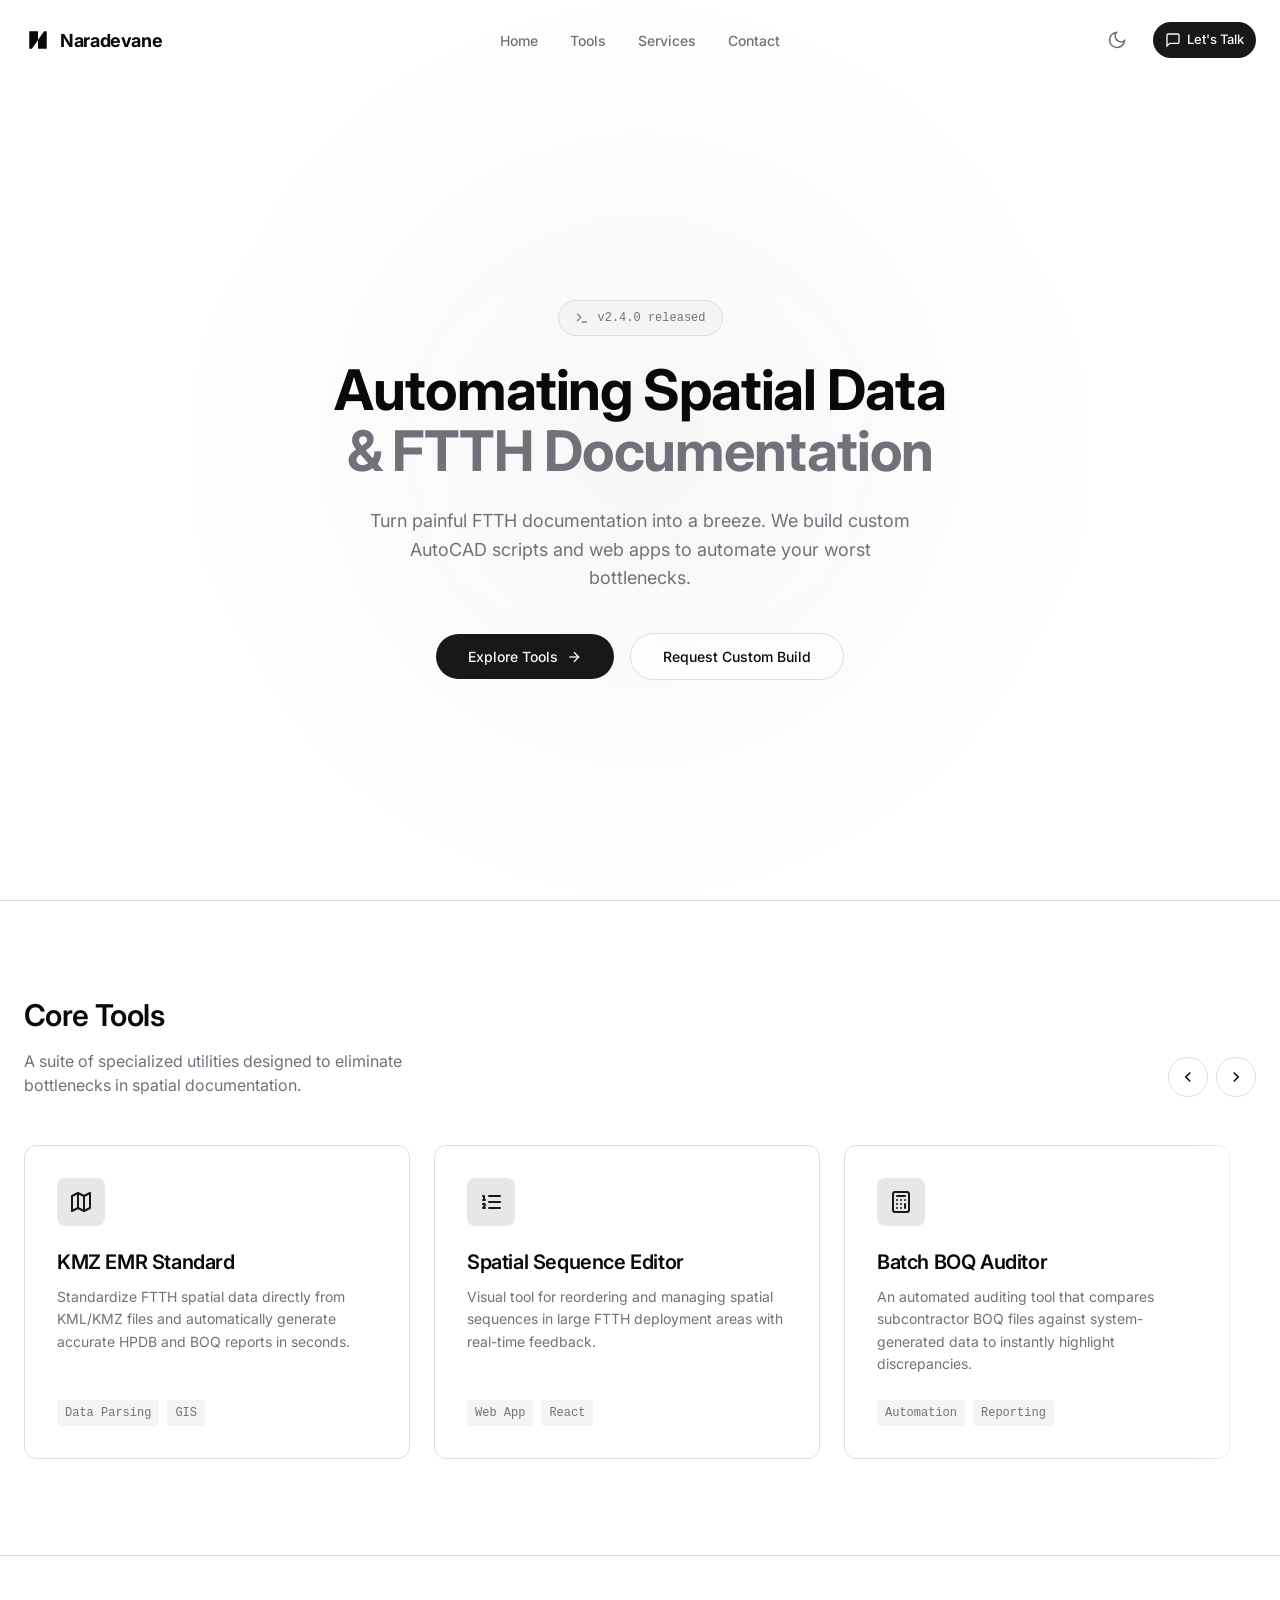
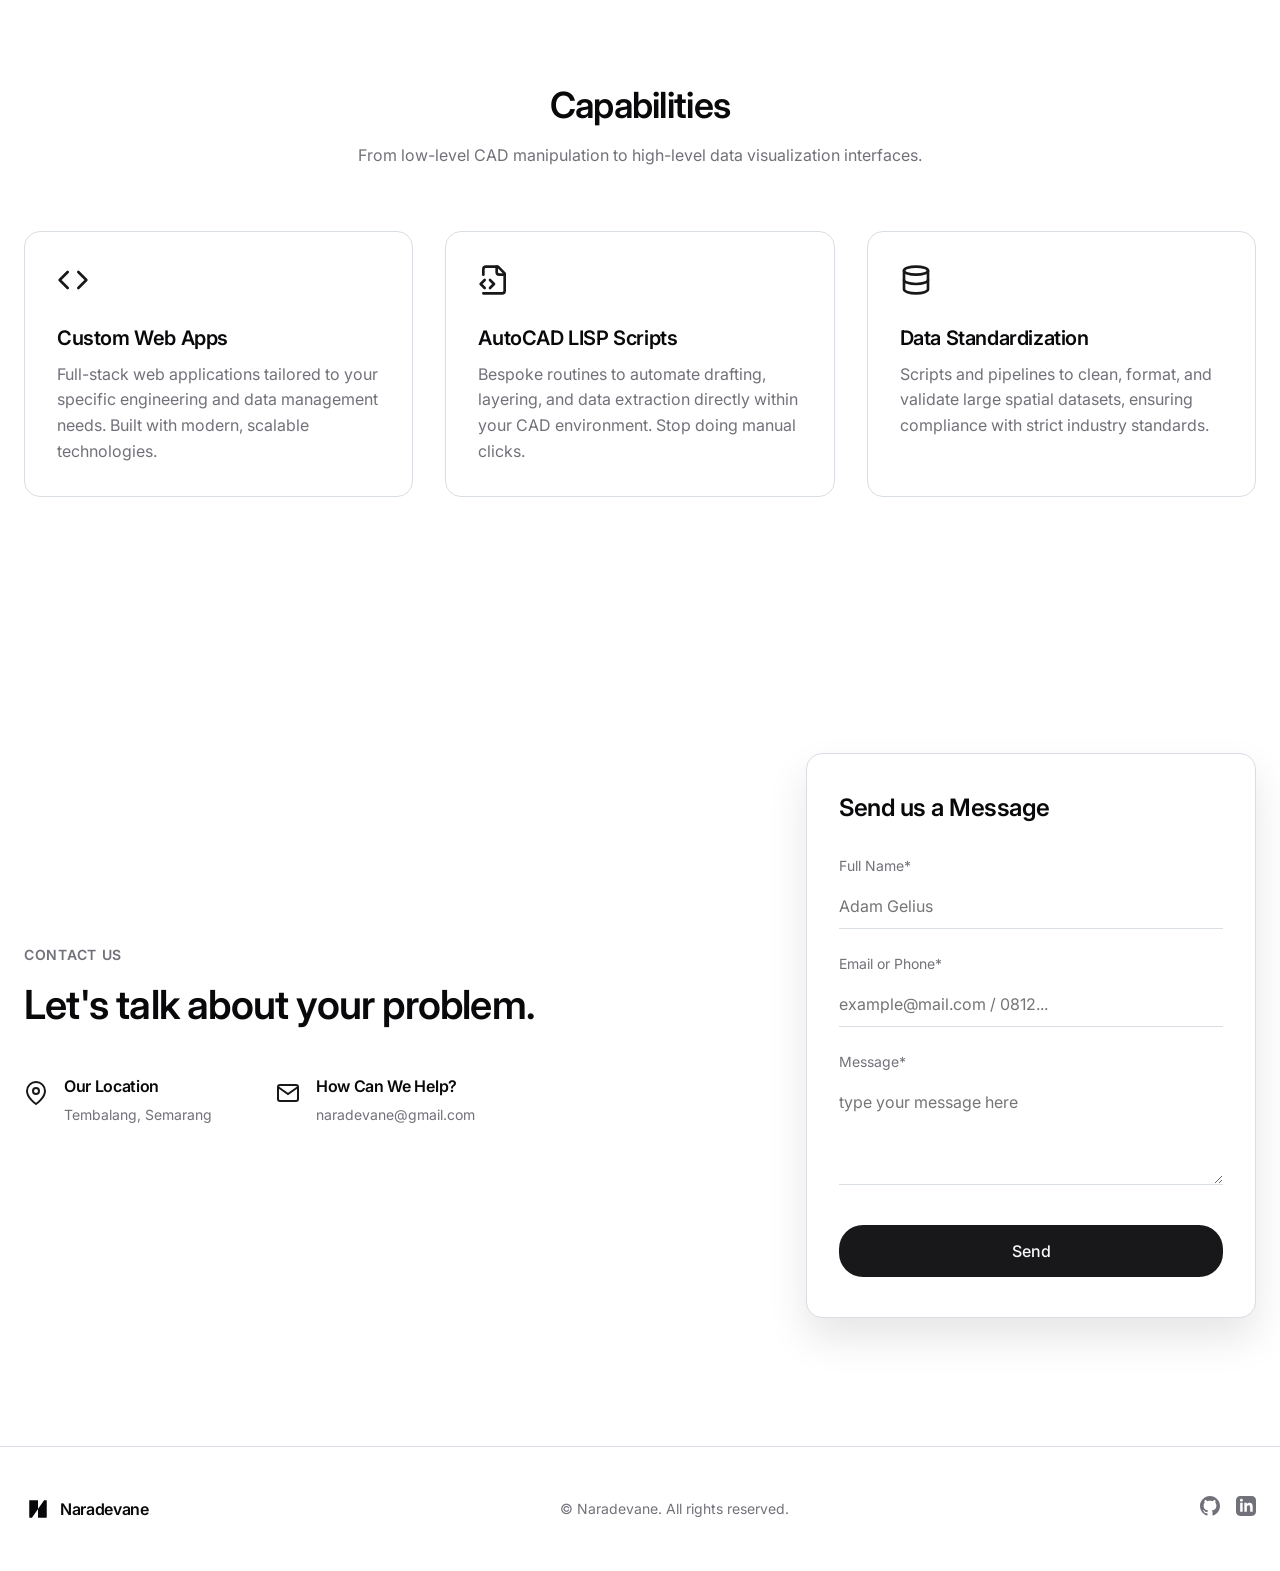
==== index.html @ a13da3df "Initial commit: Spatial Data Automation projects" ====
<!DOCTYPE html>
<html lang="en">
<head>
  <meta charset="UTF-8">
  <meta name="viewport" content="width=device-width, initial-scale=1.0">
  <meta name="description" content="Automating Spatial Data & FTTH Documentation - Custom tools and automation for AutoCAD and spatial engineering teams">
  <title>Naradevane - Spatial Data Automation</title>

  <meta name="view-transition" content="same-origin">
<link rel="stylesheet" href="transitions.css">
  <link rel="icon" type="image/svg+xml" sizes="64x64" href="kmz-emr-standard\assets\favicon.svg">
  <link rel="stylesheet" href="style.css">
  <link rel="preconnect" href="https://fonts.googleapis.com">
  <link rel="preconnect" href="https://fonts.gstatic.com" crossorigin>
  <link href="https://fonts.googleapis.com/css2?family=Inter:wght@300;400;500;600;700&display=swap" rel="stylesheet">
</head>
<body>
  <!-- Navbar -->
  <header id="navbar" class="navbar">
    <div class="navbar-content">
      <a href="#home" class="logo">
        <svg width="28" height="28" viewBox="0 0 64 64" fill="none" xmlns="http://www.w3.org/2000/svg">
          <path fill="currentColor" d="M30.4 12C31 12 31.2 12 31.5 12.1C31.6 12.2 31.8 12.4 31.9 12.5C32 12.8 32 13 32 13.6V31.5C32 31.7 32 31.8 32 31.9C32 31.9 31.9 32 31.9 32.1C31.9 32.2 31.8 32.3 31.7 32.4L18.5 51.3C18.3 51.6 18.2 51.7 18.1 51.8C18 51.9 17.9 51.9 17.8 52C17.6 52 17.5 52 17.2 52H13.6C13 52 12.8 52 12.5 51.9C12.4 51.8 12.2 51.6 12.1 51.5C12 51.2 12 51 12 50.4V13.6C12 13 12 12.8 12.1 12.5C12.2 12.4 12.4 12.2 12.5 12.1C12.8 12 13 12 13.6 12H30.4ZM33.6 52C33 52 32.8 52 32.5 51.9C32.4 51.8 32.2 51.6 32.1 51.5C32 51.2 32 51 32 50.4V32.5C32 32.3 32 32.2 32 32.1C32 32.1 32.1 32 32.1 31.9C32.1 31.8 32.2 31.7 32.3 31.6L45.5 12.7C45.7 12.4 45.8 12.3 45.9 12.2C46 12.1 46.1 12.1 46.2 12C46.4 12 46.5 12 46.8 12H50.4C51 12 51.2 12 51.5 12.1C51.6 12.2 51.8 12.4 51.9 12.5C52 12.8 52 13 52 13.6V50.4C52 51 52 51.2 51.9 51.5C51.8 51.6 51.6 51.8 51.5 51.9C51.2 52 51 52 50.4 52H33.6Z"/>
        </svg>
        <span class="logo-text">Naradevane</span>
      </a>

      <nav class="nav-desktop">
        <a href="#home" class="nav-link">Home</a>
        <a href="#tools" class="nav-link">Tools</a>
        <a href="#services" class="nav-link">Services</a>
        <a href="#contact" class="nav-link">Contact</a>
      </nav>

      <div class="navbar-actions">
        <button id="theme-toggle" class="theme-btn" aria-label="Toggle theme">
          <svg class="sun-icon" width="20" height="20" viewBox="0 0 24 24" fill="none" stroke="currentColor" stroke-width="2">
            <circle cx="12" cy="12" r="5"></circle>
            <line x1="12" y1="1" x2="12" y2="3"></line>
            <line x1="12" y1="21" x2="12" y2="23"></line>
            <line x1="4.22" y1="4.22" x2="5.64" y2="5.64"></line>
            <line x1="18.36" y1="18.36" x2="19.78" y2="19.78"></line>
            <line x1="1" y1="12" x2="3" y2="12"></line>
            <line x1="21" y1="12" x2="23" y2="12"></line>
            <line x1="4.22" y1="19.78" x2="5.64" y2="18.36"></line>
            <line x1="18.36" y1="5.64" x2="19.78" y2="4.22"></line>
          </svg>
          <svg class="moon-icon" width="20" height="20" viewBox="0 0 24 24" fill="none" stroke="currentColor" stroke-width="2" style="display: none;">
            <path d="M21 12.79A9 9 0 1 1 11.21 3 7 7 0 0 0 21 12.79z"></path>
          </svg>
        </button>

        <a href="https://wa.me/6285163635115" target="_blank" rel="noopener noreferrer" class="cta-btn">
          <svg width="16" height="16" viewBox="0 0 24 24" fill="none" stroke="currentColor" stroke-width="2">
            <path d="M21 15a2 2 0 0 1-2 2H7l-4 4V5a2 2 0 0 1 2-2h14a2 2 0 0 1 2 2z"></path>
          </svg>
          <span>Let's Talk</span>
        </a>

        <button id="mobile-menu-btn" class="mobile-menu-btn" aria-label="Toggle menu">
          <svg class="menu-icon" width="24" height="24" viewBox="0 0 24 24" fill="none" stroke="currentColor" stroke-width="2">
            <line x1="3" y1="6" x2="21" y2="6"></line>
            <line x1="3" y1="12" x2="21" y2="12"></line>
            <line x1="3" y1="18" x2="21" y2="18"></line>
          </svg>
        </button>
      </div>
    </div>

    <!-- Mobile Menu -->
    <nav id="mobile-menu" class="mobile-menu">
      <a href="#home" class="mobile-nav-link">Home</a>
      <a href="#tools" class="mobile-nav-link">Tools</a>
      <a href="#services" class="mobile-nav-link">Services</a>
      <a href="#contact" class="mobile-nav-link">Contact</a>
      <a href="https://wa.me/6285163635115" target="_blank" rel="noopener noreferrer" class="cta-btn mobile-cta">
        <svg width="16" height="16" viewBox="0 0 24 24" fill="none" stroke="currentColor" stroke-width="2">
          <path d="M21 15a2 2 0 0 1-2 2H7l-4 4V5a2 2 0 0 1 2-2h14a2 2 0 0 1 2 2z"></path>
        </svg>
        <span>Let's Talk</span>
      </a>
    </nav>
  </header>

  <!-- Main Content -->
  <main>
    <!-- Hero Section -->
    <section id="home" class="hero">
      <div class="hero-bg"></div>
      <div class="hero-content">
        <div class="hero-badge fade-in">
          <svg width="14" height="14" viewBox="0 0 24 24" fill="none" stroke="currentColor" stroke-width="2" stroke-linecap="round" stroke-linejoin="round">
            <polyline points="4 17 10 11 4 5"></polyline>
            <line x1="12" y1="19" x2="20" y2="19"></line>
          </svg>
          <span>v2.4.0 released</span>
        </div>

        <h1 class="hero-title fade-in" style="animation-delay: 0.1s;">
          Automating Spatial Data<br><span class="text-muted">&amp; FTTH Documentation</span>
        </h1>

        <p class="hero-subtitle fade-in" style="animation-delay: 0.2s;">
          Turn painful FTTH documentation into a breeze. We build custom AutoCAD scripts and web apps to automate your worst bottlenecks.
        </p>

        <div class="hero-buttons fade-in" style="animation-delay: 0.3s;">
          <a href="#tools" class="btn btn-primary">
            Explore Tools
            <svg width="16" height="16" viewBox="0 0 24 24" fill="none" stroke="currentColor" stroke-width="2">
              <line x1="5" y1="12" x2="19" y2="12"></line>
              <polyline points="12 5 19 12 12 19"></polyline>
            </svg>
          </a>
          <a href="#contact" class="btn btn-outline">Request Custom Build</a>
        </div>
      </div>
    </section>

    <!-- Tools Section -->
<section id="tools" class="tools">
      <div class="tools-header">
        <div>
          <h2>Core Tools</h2>
          <p>A suite of specialized utilities designed to eliminate bottlenecks in spatial documentation.</p>
        </div>
        <div class="carousel-controls">
          <button id="carousel-prev" class="carousel-btn" aria-label="Previous">
            <svg width="18" height="18" viewBox="0 0 24 24" fill="none" stroke="currentColor" stroke-width="2">
              <polyline points="15 18 9 12 15 6"></polyline>
            </svg>
          </button>
          <button id="carousel-next" class="carousel-btn" aria-label="Next">
            <svg width="18" height="18" viewBox="0 0 24 24" fill="none" stroke="currentColor" stroke-width="2">
              <polyline points="9 18 15 12 9 6"></polyline>
            </svg>
          </button>
        </div>
      </div>

      <div class="carousel-container">
        <div class="carousel-track" id="carousel-track">

          <a href="kmz-emr-standard/index.html" class="tool-card fade-in-scroll" style="text-decoration: none; color: inherit;">
            <div class="tool-icon">
              <svg width="24" height="24" viewBox="0 0 24 24" fill="none" stroke="currentColor" stroke-width="2" stroke-linecap="round" stroke-linejoin="round">
                <polygon points="3 6 9 3 15 6 21 3 21 18 15 21 9 18 3 21"></polygon>
                <line x1="9" y1="3" x2="9" y2="18"></line>
                <line x1="15" y1="6" x2="15" y2="21"></line>
              </svg>
            </div>
            <h3>KMZ EMR Standard</h3>
            <p>Standardize FTTH spatial data directly from KML/KMZ files and automatically generate accurate HPDB and BOQ reports in seconds.</p>
            <div class="tool-tags">
              <span>Data Parsing</span>
              <span>GIS</span>
            </div>
          </a>

          <a href="spatial-editor/index.html" class="tool-card fade-in-scroll" style="text-decoration: none; color: inherit;">
            <div class="tool-icon">
              <svg width="24" height="24" viewBox="0 0 24 24" fill="none" stroke="currentColor" stroke-width="2" stroke-linecap="round" stroke-linejoin="round">
                <line x1="10" x2="21" y1="6" y2="6"></line>
                <line x1="10" x2="21" y1="12" y2="12"></line>
                <line x1="10" x2="21" y1="18" y2="18"></line>
                <path d="M4 6h1v4"></path>
                <path d="M4 10h2"></path>
                <path d="M6 18H4c0-1 2-2 2-3s-1-1.5-2-1"></path>
              </svg>
            </div>
            <h3>Spatial Sequence Editor</h3>
            <p>Visual tool for reordering and managing spatial sequences in large FTTH deployment areas with real-time feedback.</p>
            <div class="tool-tags">
              <span>Web App</span>
              <span>React</span>
            </div>
          </a>

          <a href="audit-boq/index.html" class="tool-card fade-in-scroll" style="text-decoration: none; color: inherit;">
            <div class="tool-icon">
              <svg width="24" height="24" viewBox="0 0 24 24" fill="none" stroke="currentColor" stroke-width="2" stroke-linecap="round" stroke-linejoin="round">
                <rect width="16" height="20" x="4" y="2" rx="2"></rect>
                <line x1="8" x2="16" y1="6" y2="6"></line>
                <line x1="16" x2="16" y1="14" y2="18"></line>
                <path d="M16 10h.01"></path>
                <path d="M12 10h.01"></path>
                <path d="M8 10h.01"></path>
                <path d="M12 14h.01"></path>
                <path d="M8 14h.01"></path>
                <path d="M12 18h.01"></path>
                <path d="M8 18h.01"></path>
              </svg>
            </div>
            <h3>Batch BOQ Auditor</h3>
            <p>An automated auditing tool that compares subcontractor BOQ files against system-generated data to instantly highlight discrepancies.</p>
            <div class="tool-tags">
              <span>Automation</span>
              <span>Reporting</span>
            </div>
          </a>

          <a href="autocad-lisp/index.html" class="tool-card fade-in-scroll" style="text-decoration: none; color: inherit;">
            <div class="tool-icon">
              <svg width="24" height="24" viewBox="0 0 24 24" fill="none" stroke="currentColor" stroke-width="2" stroke-linecap="round" stroke-linejoin="round">
                <path d="m7 11 2-2-2-2"></path>
                <path d="M11 13h4"></path>
                <rect width="18" height="18" x="3" y="3" rx="2" ry="2"></rect>
              </svg>
            </div>
            <h3>AutoCAD LISP Automations</h3>
            <p>Custom routines that execute complex repetitive drafting tasks in seconds directly within your AutoCAD environment.</p>
            <div class="tool-tags">
              <span>LISP</span>
              <span>CAD</span>
            </div>
          </a>

        </div>
      </div>
    </section>

    <!-- Services Section -->
    <section id="services" class="services">
      <div class="services-header">
        <h2>Capabilities</h2>
        <p>From low-level CAD manipulation to high-level data visualization interfaces.</p>
      </div>

      <div class="services-grid">
        <div class="service-card fade-in-scroll">
            <svg width="32" height="32" viewBox="0 0 24 24" fill="none" stroke="currentColor" stroke-width="2" stroke-linecap="round" stroke-linejoin="round">
              <polyline points="16 18 22 12 16 6"></polyline>
              <polyline points="8 6 2 12 8 18"></polyline>
            </svg>
          <h3>Custom Web Apps</h3>
          <p>Full-stack web applications tailored to your specific engineering and data management needs. Built with modern, scalable technologies.</p>
        </div>

        <div class="service-card fade-in-scroll">
          <svg width="32" height="32" viewBox="0 0 24 24" fill="none" stroke="currentColor" stroke-width="2" stroke-linecap="round" stroke-linejoin="round">
            <path d="M4 22h14a2 2 0 0 0 2-2V7l-5-5H6a2 2 0 0 0-2 2v4"></path>
            <path d="M14 2v4a2 2 0 0 0 2 2h4"></path>
            <path d="m5 12-3 3 3 3"></path>
            <path d="m9 18 3-3-3-3"></path>
          </svg>
          <h3>AutoCAD LISP Scripts</h3>
          <p>Bespoke routines to automate drafting, layering, and data extraction directly within your CAD environment. Stop doing manual clicks.</p>
        </div>

        <div class="service-card fade-in-scroll">
            <svg width="32" height="32" viewBox="0 0 24 24" fill="none" stroke="currentColor" stroke-width="2" stroke-linecap="round" stroke-linejoin="round">
              <ellipse cx="12" cy="5" rx="9" ry="3"></ellipse>
              <path d="M3 5v14a9 3 0 0 0 18 0V5"></path>
              <path d="M3 12a9 3 0 0 0 18 0"></path>
            </svg>
          <h3>Data Standardization</h3>
          <p>Scripts and pipelines to clean, format, and validate large spatial datasets, ensuring compliance with strict industry standards.</p>
        </div>
      </div>
    </section>

    <!-- Contact Section -->
    <section id="contact" class="contact-split">
      <div class="contact-left fade-in-scroll">
        <p class="contact-label">CONTACT US</p>
        <h2>Let's talk about your problem.</h2>

        <div class="contact-info-grid">
          <div class="info-item">
            <div class="info-icon">
              <svg width="24" height="24" viewBox="0 0 24 24" fill="none" stroke="currentColor" stroke-width="2">
                <path d="M21 10c0 7-9 13-9 13s-9-6-9-13a9 9 0 0 1 18 0z"></path>
                <circle cx="12" cy="10" r="3"></circle>
              </svg>
            </div>
            <div>
              <h3>Our Location</h3>
              <p>Tembalang, Semarang</p>
            </div>
          </div>

          <div class="info-item">
            <div class="info-icon">
              <svg width="24" height="24" viewBox="0 0 24 24" fill="none" stroke="currentColor" stroke-width="2">
                <path d="M4 4h16c1.1 0 2 .9 2 2v12c0 1.1-.9 2-2 2H4c-1.1 0-2-.9-2-2V6c0-1.1.9-2 2-2z"></path>
                <polyline points="22,6 12,13 2,6"></polyline>
              </svg>
            </div>
            <div>
              <h3>How Can We Help?</h3>
              <p>naradevane@gmail.com</p>
            </div>
          </div>
        </div>
      </div>

      <div class="contact-right fade-in-scroll">
        <form id="contact-form" class="floating-form">
          <h3>Send us a Message</h3>
          
          <div class="form-group">
            <label for="name">Full Name*</label>
            <input type="text" id="name" required placeholder="Adam Gelius">
          </div>

          <div class="form-group">
            <label for="contact-method">Email or Phone*</label>
            <input type="text" id="contact-method" required placeholder="example@mail.com / 0812...">
          </div>

          <div class="form-group">
            <label for="message">Message*</label>
            <textarea id="message" required placeholder="type your message here" rows="4"></textarea>
          </div>

          <button type="submit" class="btn btn-primary btn-block">Send</button>
          
          <div id="form-success" class="form-success" style="display: none;">
            Action triggered! Opening your app...
          </div>
        </form>
      </div>
    </section>
  </main>

  <!-- Footer -->
  <footer class="footer">
    <div class="footer-content">
      <div class="footer-brand">
        <svg width="28" height="28" viewBox="0 0 64 64" fill="none" xmlns="http://www.w3.org/2000/svg">
          <path fill="currentColor" d="M30.4 12C31 12 31.2 12 31.5 12.1C31.6 12.2 31.8 12.4 31.9 12.5C32 12.8 32 13 32 13.6V31.5C32 31.7 32 31.8 32 31.9C32 31.9 31.9 32 31.9 32.1C31.9 32.2 31.8 32.3 31.7 32.4L18.5 51.3C18.3 51.6 18.2 51.7 18.1 51.8C18 51.9 17.9 51.9 17.8 52C17.6 52 17.5 52 17.2 52H13.6C13 52 12.8 52 12.5 51.9C12.4 51.8 12.2 51.6 12.1 51.5C12 51.2 12 51 12 50.4V13.6C12 13 12 12.8 12.1 12.5C12.2 12.4 12.4 12.2 12.5 12.1C12.8 12 13 12 13.6 12H30.4ZM33.6 52C33 52 32.8 52 32.5 51.9C32.4 51.8 32.2 51.6 32.1 51.5C32 51.2 32 51 32 50.4V32.5C32 32.3 32 32.2 32 32.1C32 32.1 32.1 32 32.1 31.9C32.1 31.8 32.2 31.7 32.3 31.6L45.5 12.7C45.7 12.4 45.8 12.3 45.9 12.2C46 12.1 46.1 12.1 46.2 12C46.4 12 46.5 12 46.8 12H50.4C51 12 51.2 12 51.5 12.1C51.6 12.2 51.8 12.4 51.9 12.5C52 12.8 52 13 52 13.6V50.4C52 51 52 51.2 51.9 51.5C51.8 51.6 51.6 51.8 51.5 51.9C51.2 52 51 52 50.4 52H33.6Z"/>
        </svg>
        <span>Naradevane</span>
      </div>
      
      <p class="footer-text">© <span id="year"></span> Naradevane. All rights reserved.</p>

      <div class="footer-links">
        <a href="https://github.com/naradevane" aria-label="GitHub" target="_blank" rel="noopener noreferrer">
          <svg width="20" height="20" viewBox="0 0 24 24" fill="currentColor">
            <path d="M12 0c-6.626 0-12 5.373-12 12 0 5.302 3.438 9.8 8.207 11.387.599.111.793-.261.793-.577v-2.234c-3.338.726-4.033-1.416-4.033-1.416-.546-1.387-1.333-1.756-1.333-1.756-1.089-.745.083-.729.083-.729 1.205.084 1.839 1.237 1.839 1.237 1.07 1.834 2.807 1.304 3.492.997.107-.775.418-1.305.762-1.604-2.665-.305-5.467-1.334-5.467-5.931 0-1.311.469-2.381 1.236-3.221-.124-.303-.535-1.524.117-3.176 0 0 1.008-.322 3.301 1.23.957-.266 1.983-.399 3.003-.404 1.02.005 2.047.138 3.006.404 2.291-1.552 3.297-1.23 3.297-1.23.653 1.653.242 2.874.118 3.176.77.84 1.235 1.911 1.235 3.221 0 4.609-2.807 5.624-5.479 5.921.43.372.823 1.102.823 2.222v 3.293c0 .319.192.694.801.576 4.765-1.589 8.199-6.086 8.199-11.386 0-6.627-5.373-12-12-12z"/>
          </svg>
        </a>
        <a href="https://www.linkedin.com/in/naradevane/" aria-label="LinkedIn" target="_blank" rel="noopener noreferrer">
          <svg width="20" height="20" viewBox="0 0 24 24" fill="currentColor">
            <path d="M19 0h-14c-2.761 0-5 2.239-5 5v14c0 2.761 2.239 5 5 5h14c2.762 0 5-2.239 5-5v-14c0-2.761-2.238-5-5-5zm-11 19h-3v-11h3v11zm-1.5-12.268c-.966 0-1.75-.79-1.75-1.764s.784-1.764 1.75-1.764 1.75.79 1.75 1.764-.783 1.764-1.75 1.764zm13.5 12.268h-3v-5.604c0-3.368-4-3.113-4 0v5.604h-3v-11h3v1.765c1.396-2.586 7-2.777 7 2.469v6.766z"/>
          </svg>
        </a>
      </div>
    </div>
  </footer>

  <script src="script.js"></script>
</body>
</html>
---- transitions.css ----
/* --- MAC-STYLE 4-FINGER SWIPE TRANSITION --- */
@view-transition { navigation: auto; }

@keyframes swipe-out {
    to { transform: translateX(-100%); }
}
@keyframes swipe-in {
    from { transform: translateX(100%); }
}

::view-transition-old(root) {
    animation: 0.4s cubic-bezier(0.25, 1, 0.5, 1) both swipe-out;
}
::view-transition-new(root) {
    animation: 0.4s cubic-bezier(0.25, 1, 0.5, 1) both swipe-in;
}
---- style.css ----
* {
  margin: 0;
  padding: 0;
  box-sizing: border-box;
}

:root {
  --background: 0 0% 100%;
  --foreground: 240 10% 3.9%;
  --card: 0 0% 100%;
  --card-foreground: 240 10% 3.9%;
  --card-border: 210 18% 87%;
  --primary: 240 5.9% 10%;
  --primary-foreground: 0 0% 98%;
  --secondary: 240 4.8% 95.9%;
  --secondary-foreground: 240 5.9% 10%;
  --muted: 240 4.8% 95.9%;
  --muted-foreground: 240 3.8% 46.1%;
  --accent: 240 4.8% 95.9%;
  --border: 210 18% 87%;
  --input: 210 18% 87%;
  --radius: 6px;
  --font-sans: 'Inter', sans-serif;
}

html.dark {
  --background: 216 28% 7%;
  --foreground: 210 17% 95%;
  --card: 215 21% 11%;
  --card-foreground: 210 17% 95%;
  --card-border: 212 12% 21%;
  --primary: 0 0% 100%;
  --primary-foreground: 216 28% 7%;
  --secondary: 212 12% 21%;
  --secondary-foreground: 210 17% 95%;
  --muted: 215 21% 11%;
  --muted-foreground: 215 14% 65%;
  --accent: 212 12% 21%;
  --border: 212 12% 21%;
  --input: 212 12% 21%;
}

html {
  scroll-behavior: smooth;
}

body {
  font-family: var(--font-sans);
  background-color: hsl(var(--background));
  color: hsl(var(--foreground));
  line-height: 1.5;
}

/* Typography */
h1, h2, h3, h4, h5, h6 {
  line-height: 1.2;
  font-weight: 600;
  letter-spacing: -0.02em;
}

a {
  color: inherit;
  text-decoration: none;
}

/* Buttons */
.btn {
  display: inline-flex;
  align-items: center;
  justify-content: center;
  gap: 8px;
  padding: 12px 32px;
  border-radius: 24px;
  font-weight: 500;
  font-size: 14px;
  border: none;
  cursor: pointer;
  transition: all 0.2s ease-out;
  font-family: var(--font-sans);
}

.btn-primary {
  background-color: hsl(var(--primary));
  color: hsl(var(--primary-foreground));
}

.btn-primary:hover {
  background-color: hsl(var(--primary) / 0.9);
  transform: translateY(-2px);
  box-shadow: 0 4px 12px hsl(var(--primary) / 0.2);
}

.btn-outline {
  border: 1px solid hsl(var(--border));
  background-color: hsl(var(--background) / 0.5);
  backdrop-filter: blur(10px);
}

.btn-outline:hover {
  background-color: hsl(var(--muted));
  border-color: hsl(var(--foreground) / 0.2);
}

/* Navbar */
.navbar {
  position: fixed;
  top: 0;
  width: 100%;
  z-index: 50;
  transition: all 0.3s ease-out;
  padding: 20px 0;
}

.navbar.scrolled {
  background-color: hsl(var(--background) / 0.8);
  backdrop-filter: blur(10px);
  border-bottom: 1px solid hsl(var(--border));
  padding: 12px 0;
  box-shadow: 0 1px 3px hsl(var(--foreground) / 0.05);
}

.navbar-content {
  max-width: 1280px;
  margin: 0 auto;
  padding: 0 24px;
  display: flex;
  align-items: center;
  justify-content: space-between;
  gap: 32px;
}

.logo {
  display: flex;
  align-items: center;
  gap: 8px;
  font-size: 18px;
  font-weight: 700;
  letter-spacing: -0.02em;
  flex: 1;
}

.logo-box {
  width: 24px;
  height: 24px;
  background-color: hsl(var(--primary));
  color: hsl(var(--primary-foreground));
  display: flex;
  align-items: center;
  justify-content: center;
  border-radius: 4px;
  font-family: monospace;
  font-size: 12px;
}

.logo-text {
  display: none;
}

@media (min-width: 640px) {
  .logo-text {
    display: inline;
  }
}

.nav-desktop {
  display: none;
  gap: 32px;
  flex: 0 0 auto; /* <-- UBAH INI (asalnya flex: 1) biar ukurannya pas sebatas teks aja */
  justify-content: center; /* <-- TAMBAHIN INI buat mastiin teksnya di tengah */
}

@media (min-width: 768px) {
  .nav-desktop {
    display: flex;
  }
}

.nav-link {
  font-size: 14px;
  font-weight: 500;
  color: hsl(var(--muted-foreground));
  transition: color 0.2s;
}

.nav-link:hover {
  color: hsl(var(--foreground));
}

.navbar-actions {
  display: flex;
  align-items: center;
  gap: 16px;
  flex: 1; /* <-- TAMBAHIN INI biar seimbang sama ukuran logo di kiri */
  justify-content: flex-end; /* <-- TAMBAHIN INI biar tombol Let's Talk mentok kanan */
}

.theme-btn {
  background: none;
  border: none;
  cursor: pointer;
  color: hsl(var(--muted-foreground));
  width: 40px;
  height: 40px;
  display: flex;
  align-items: center;
  justify-content: center;
  transition: color 0.2s;
}

.theme-btn:hover {
  color: hsl(var(--foreground));
}

.cta-btn {
  display: none; /* Biarin tetep none (nanti dimunculin di media query bawahnya) */
  padding: 8px 12px; /* <-- Kecilin ini (asalnya 10px 20px) */
  background-color: hsl(var(--primary));
  color: hsl(var(--primary-foreground));
  border-radius: 24px;
  font-weight: 500;
  font-size: 13px; /* <-- Turunin dikit ukurannya (asalnya 14px) */
  transition: all 0.2s;
  gap: 6px; /* <-- Jarak antara icon dan teks dirapetin dikit (asalnya 8px) */
  align-items: center;
}

@media (min-width: 640px) {
  .cta-btn {
    display: inline-flex;
  }
}

.cta-btn:hover {
  background-color: hsl(var(--primary) / 0.9);
  transform: translateY(-2px);
}

.mobile-menu-btn {
  display: flex;
  background: none;
  border: none;
  cursor: pointer;
  color: hsl(var(--foreground));
  padding: 8px;
}

@media (min-width: 768px) {
  .mobile-menu-btn {
    display: none;
  }
}

.mobile-menu {
  display: none;
  position: absolute;
  top: 100%;
  left: 0;
  right: 0;
  background-color: hsl(var(--background));
  border-bottom: 1px solid hsl(var(--border));
  padding: 16px 24px;
  flex-direction: column;
  gap: 16px;
  box-shadow: 0 4px 6px hsl(var(--foreground) / 0.1);
}

.mobile-menu.active {
  display: flex;
}

.mobile-nav-link {
  font-size: 14px;
  font-weight: 500;
  padding: 12px;
  border-radius: 6px;
  transition: background-color 0.2s;
}

.mobile-nav-link:hover {
  background-color: hsl(var(--muted));
}

.mobile-cta {
  margin-top: 8px;
  width: 100%;
}

/* Hero Section */
.hero {
  position: relative;
  min-height: 100vh;
  display: flex;
  align-items: center;
  justify-content: center;
  padding-top: 80px;
  overflow: hidden;
}

.hero-bg {
  position: absolute;
  top: 50%;
  left: 50%;
  transform: translate(-50%, -50%);
  width: 800px;
  height: 800px;
  background: radial-gradient(circle, hsl(var(--primary) / 0.05) 0%, transparent 70%);
  border-radius: 50%;
  filter: blur(100px);
  pointer-events: none;
  z-index: -1;
}

.hero-content {
  max-width: 1024px;
  margin: 0 auto;
  padding: 0 24px;
  text-align: center;
  z-index: 10;
}

.hero-badge {
  display: inline-flex;
  align-items: center;
  gap: 8px;
  padding: 8px 16px;
  border-radius: 20px;
  background-color: hsl(var(--muted));
  border: 1px solid hsl(var(--border));
  font-size: 12px;
  font-weight: 500;
  font-family: monospace;
  color: hsl(var(--muted-foreground));
  margin-bottom: 24px;
}

.hero-title {
  font-size: 3.5rem;
  font-weight: 700;
  line-height: 1.1;
  margin-bottom: 24px;
  letter-spacing: -0.02em;
}

@media (max-width: 768px) {
  .hero-title {
    font-size: 2.5rem;
  }
}

.text-muted {
  color: hsl(var(--muted-foreground));
}

.hero-subtitle {
  font-size: 1.125rem;
  color: hsl(var(--muted-foreground));
  margin-bottom: 40px;
  max-width: 560px;
  margin-left: auto;
  margin-right: auto;
  line-height: 1.6;
}

.hero-buttons {
  display: flex;
  flex-direction: column;
  gap: 16px;
  align-items: center;
  justify-content: center;
}

@media (min-width: 640px) {
  .hero-buttons {
    flex-direction: row;
  }
}

/* Tools Section */
.tools {
  padding: 96px 24px;
  background-color: hsl(var(--card) / 0.3);
  border-top: 1px solid hsl(var(--border));
  border-bottom: 1px solid hsl(var(--border));
}

.tools-header {
  max-width: 1280px;
  margin: 0 auto 48px;
  display: flex;
  flex-direction: column;
  gap: 24px;
}

@media (min-width: 768px) {
  .tools-header {
    flex-direction: row;
    align-items: flex-end;
    justify-content: space-between;
  }
}

.tools-header h2 {
  font-size: 1.875rem;
  margin-bottom: 16px;
}

.tools-header p {
  color: hsl(var(--muted-foreground));
  max-width: 448px;
}

.carousel-controls {
  display: flex;
  gap: 8px;
}

.carousel-btn {
  width: 40px;
  height: 40px;
  border: 1px solid hsl(var(--border));
  background-color: hsl(var(--background));
  border-radius: 50%;
  display: flex;
  align-items: center;
  justify-content: center;
  cursor: pointer;
  transition: all 0.2s;
  color: hsl(var(--foreground));
}

.carousel-btn:hover {
  border-color: hsl(var(--foreground) / 0.2);
  background-color: hsl(var(--muted));
}

.carousel-container {
  max-width: 1280px; /* Batas Core Tools */
  margin: 0 auto;
  overflow-x: auto;
  scroll-snap-type: x mandatory;
  scroll-behavior: smooth;
  
  /* Efek Faded 10% di ujung kanan saja.
     Percentages (95%) dihitung agar fade mulai TEPAT setelah card ketiga berakhir.
     Area ini akan menampung potongan card keempat yang memudar. */
  -webkit-mask-image: linear-gradient(to right, black 95%, transparent 100%);
  mask-image: linear-gradient(to right, black 95%, transparent 100%);
  
  scrollbar-width: none;
}

.carousel-container::-webkit-scrollbar {
  display: none; 
}

.carousel-track {
  display: flex !important;
  gap: 24px !important; /* Jarak antar card */
  width: max-content !important;
  padding: 0 !important; 
}

.tool-card {
  flex: 0 0 auto !important;
  
  /* KALKULASI PEEKing:
     Kita bikin lebar card (386px) sedikit lebih kecil dari sebelumnya (410px).
     3 cards (386x3) + 2 gaps (24x2) = 1206px.
     Sisa space kosong di kanan (1280 - 1206 = 74px) akan menampilkan 'peeking' (potongan) card keempat.
     Potongan 74px inilah yang akan terkena efek faded/transparan di mask-image container. */
  width: 386px !important; 
  
  scroll-snap-align: start !important;
  
  /* Tetep bawa styling card yang udah bagus tadi */
  background-color: hsl(var(--card));
  border: 1px solid hsl(var(--border));
  padding: 32px;
  border-radius: 12px;
  display: flex;
  flex-direction: column;
}

/* Responsif: Tampil 2.2 card di layar sedeng (biar tetep ada peeking & fade) */
@media (max-width: 1024px) {
  .tool-card {
    width: calc((100vw - 72px) / 2.2) !important; 
  }
}

/* Tampil 1.2 card di HP (peeking & fade) */
@media (max-width: 640px) {
  .tool-card {
    width: 80vw !important; 
  }
}

.tool-card:hover {
  border-color: hsl(var(--primary) / 0.5);
  box-shadow: 0 4px 12px hsl(var(--primary) / 0.05);
  transform: translateY(-2px);
}

.tool-icon {
  width: 48px;
  height: 48px;
  background-color: hsl(var(--primary) / 0.1);
  color: hsl(var(--primary));
  display: flex;
  align-items: center;
  justify-content: center;
  border-radius: 8px;
  margin-bottom: 24px;
}

.tool-card h3 {
  font-size: 1.25rem;
  margin-bottom: 12px;
}

.tool-card p {
  color: hsl(var(--muted-foreground));
  font-size: 0.875rem;
  flex-grow: 1;
  margin-bottom: 24px;
  line-height: 1.6;
}

.tool-tags {
  display: flex;
  flex-wrap: wrap;
  gap: 8px;
  margin-top: auto;
}

.tool-tags span {
  font-size: 0.75rem;
  font-family: monospace;
  padding: 4px 8px;
  background-color: hsl(var(--muted));
  color: hsl(var(--muted-foreground));
  border-radius: 4px;
}

/* Services Section */
.services {
  padding: 128px 24px;
  max-width: 1280px;
  margin: 0 auto;
}

.services-header {
  text-align: center;
  margin-bottom: 64px;
}

.services-header h2 {
  font-size: 1.875rem;
  margin-bottom: 16px;
}

@media (min-width: 768px) {
  .services-header h2 {
    font-size: 2.25rem;
  }
}

.services-header p {
  color: hsl(var(--muted-foreground));
  max-width: 672px;
  margin: 0 auto;
}

.services-grid {
  display: grid;
  grid-template-columns: 1fr;
  gap: 32px;
}

@media (min-width: 768px) {
  .services-grid {
    grid-template-columns: repeat(3, 1fr);
  }
}

.service-card {
  padding: 32px;
  background-color: hsl(var(--card));
  border: 1px solid hsl(var(--border));
  border-radius: 16px;
  position: relative;
  overflow: hidden;
}

.service-card::before {
  content: '';
  position: absolute;
  inset: 0;
  background: linear-gradient(135deg, hsl(var(--primary) / 0.05) 0%, transparent 70%);
  opacity: 0;
  transition: opacity 0.5s ease-out;
  pointer-events: none;
}

.service-card:hover::before {
  opacity: 1;
}

.service-card svg {
  color: hsl(var(--primary));
  margin-bottom: 24px;
}

.service-card h3 {
  font-size: 1.25rem;
  margin-bottom: 12px;
}

.service-card p {
  color: hsl(var(--muted-foreground));
  line-height: 1.6;
}

/* Contact Section Split Layout */
.contact-split {
  padding: 128px 24px;
  max-width: 1280px;
  margin: 0 auto;
  display: grid;
  grid-template-columns: 1fr;
  gap: 64px;
}

@media (min-width: 1024px) {
  .contact-split {
    grid-template-columns: 1fr 450px;
    align-items: center;
  }
}

.contact-label {
  font-size: 0.875rem;
  font-weight: 600;
  letter-spacing: 0.05em;
  color: hsl(var(--muted-foreground));
  margin-bottom: 16px;
  text-transform: uppercase;
}

.contact-left h2 {
  font-size: 2.5rem;
  line-height: 1.2;
  margin-bottom: 48px;
}

.contact-info-grid {
  display: flex;
  flex-direction: column;
  gap: 32px;
}

@media (min-width: 640px) {
  .contact-info-grid {
    flex-direction: row;
    gap: 64px;
  }
}

.info-item {
  display: flex;
  gap: 16px;
  align-items: flex-start;
}

.info-icon {
  color: hsl(var(--primary));
  padding-top: 4px;
}

.info-item h3 {
  font-size: 1rem;
  margin-bottom: 8px;
}

.info-item p {
  color: hsl(var(--muted-foreground));
  font-size: 0.875rem;
  line-height: 1.6;
}

/* Floating Form Card */
.floating-form {
  background-color: hsl(var(--card));
  border: 1px solid hsl(var(--border));
  padding: 40px 32px;
  border-radius: 16px;
  box-shadow: 0 20px 40px hsl(0 0% 0% / 0.1);
}

.floating-form h3 {
  font-size: 1.5rem;
  margin-bottom: 32px;
}

.form-group {
  margin-bottom: 24px;
  display: flex;
  flex-direction: column;
  gap: 8px;
}

.form-group label {
  font-size: 0.875rem;
  color: hsl(var(--muted-foreground));
}

.form-group input,
.form-group textarea {
  padding: 12px 0;
  border: none;
  border-bottom: 1px solid hsl(var(--border));
  background-color: transparent;
  font-family: var(--font-sans);
  color: hsl(var(--foreground));
  font-size: 1rem;
  transition: border-color 0.2s;
}

.form-group input:focus,
.form-group textarea:focus {
  outline: none;
  border-bottom-color: hsl(var(--primary));
}

.form-group textarea {
  resize: vertical;
  min-height: 80px;
}

.btn-block {
  width: 100%;
  padding: 16px;
  font-size: 1rem;
  margin-top: 16px;
}

.form-success {
  margin-top: 24px;
  padding: 12px;
  background-color: hsl(120 39% 60% / 0.1);
  color: hsl(120 39% 50%);
  border-radius: 6px;
  text-align: center;
  font-size: 0.875rem;
}

/* Footer */
.footer {
  border-top: 1px solid hsl(var(--border));
  background-color: hsl(var(--background));
  padding: 48px 24px;
}

.footer-content {
  max-width: 1280px;
  margin: 0 auto;
  display: flex;
  flex-direction: column;
  gap: 24px;
}

@media (min-width: 768px) {
  .footer-content {
    flex-direction: row;
    align-items: center;
    justify-content: space-between;
  }
}

.footer-brand {
  display: flex;
  align-items: center;
  gap: 8px;
  font-weight: 600;
  letter-spacing: -0.02em;
}

.footer-text {
  font-size: 0.875rem;
  color: hsl(var(--muted-foreground));
}

.footer-links {
  display: flex;
  gap: 16px;
}

.footer-links a {
  color: hsl(var(--muted-foreground));
  transition: color 0.2s;
}

.footer-links a:hover {
  color: hsl(var(--foreground));
}

/* Animations */
@keyframes fadeIn {
  from {
    opacity: 0;
    transform: translateY(20px);
  }
  to {
    opacity: 1;
    transform: translateY(0);
  }
}

.fade-in {
  animation: fadeIn 0.6s ease-out forwards;
  opacity: 0;
}

.fade-in-scroll {
  opacity: 0;
  transform: translateY(20px);
  transition: opacity 0.6s ease-out, transform 0.6s ease-out;
}

.fade-in-scroll.visible {
  opacity: 1;
  transform: translateY(0);
}
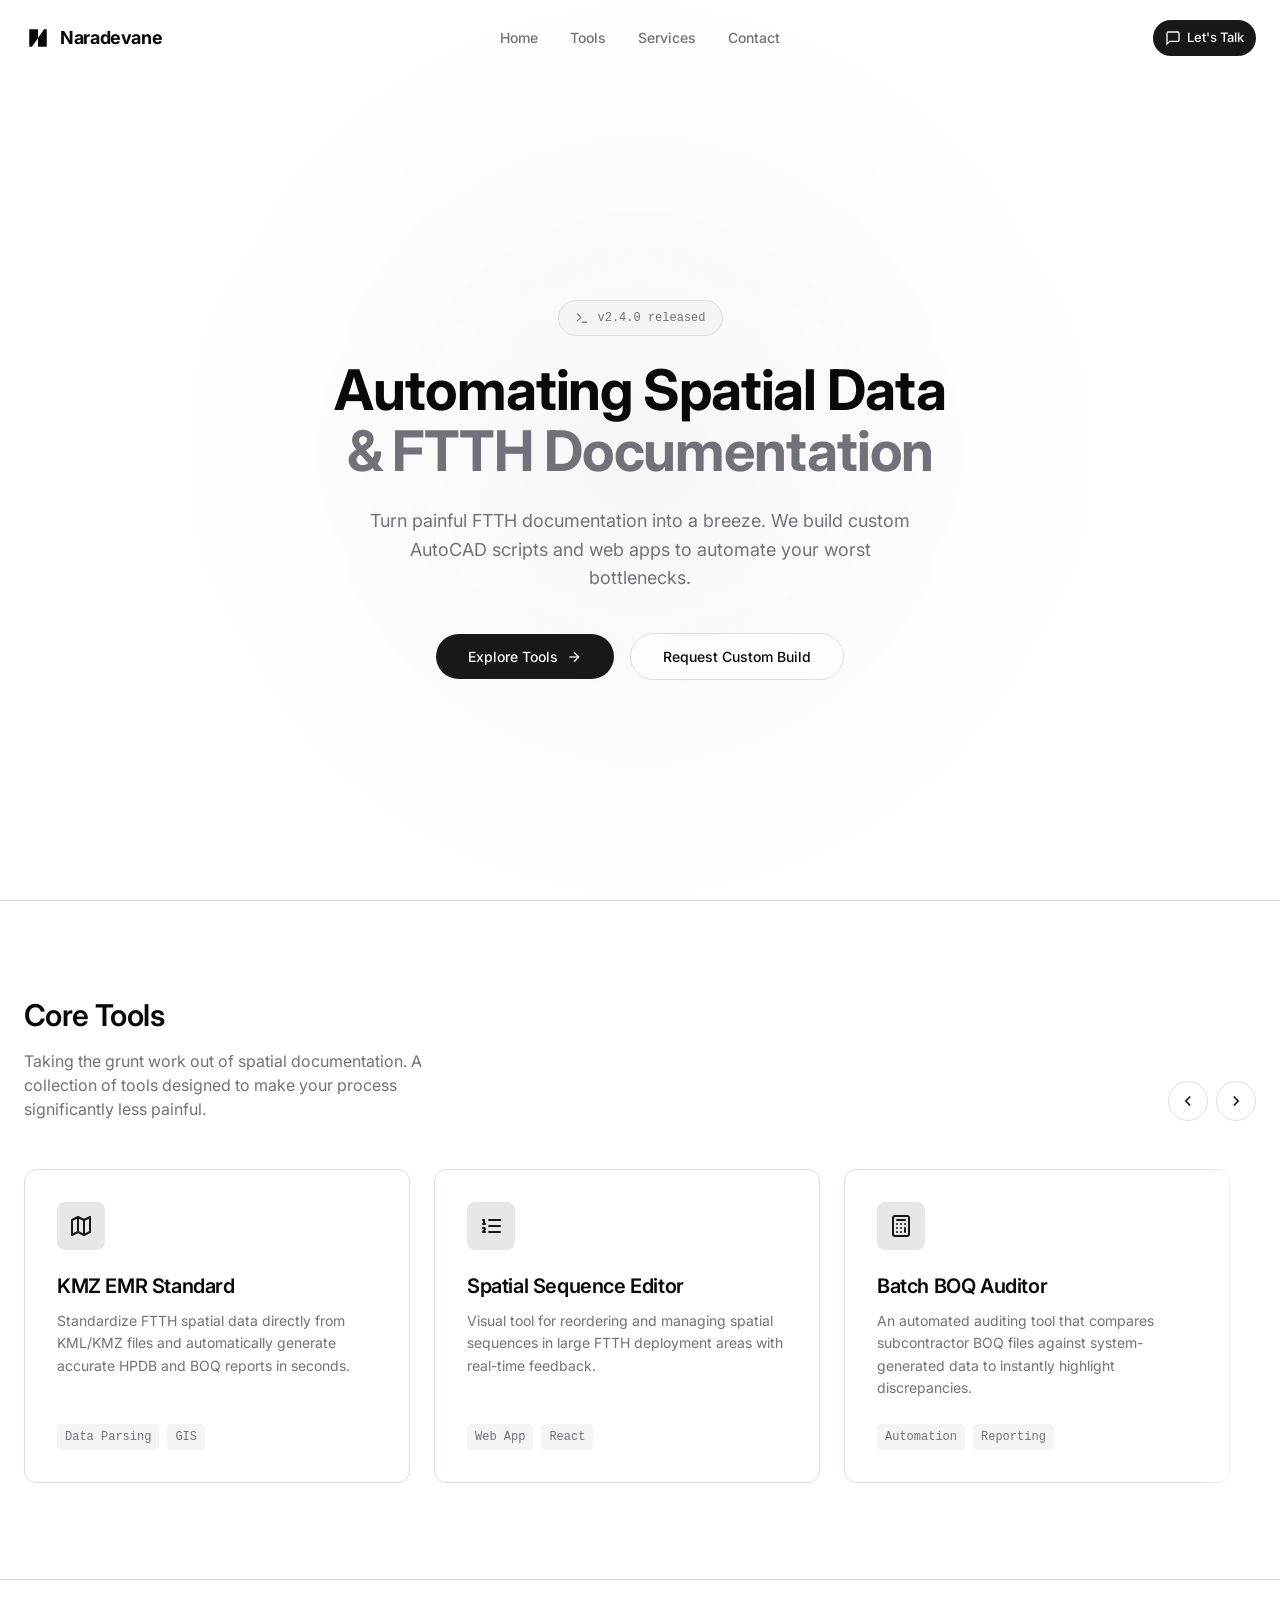
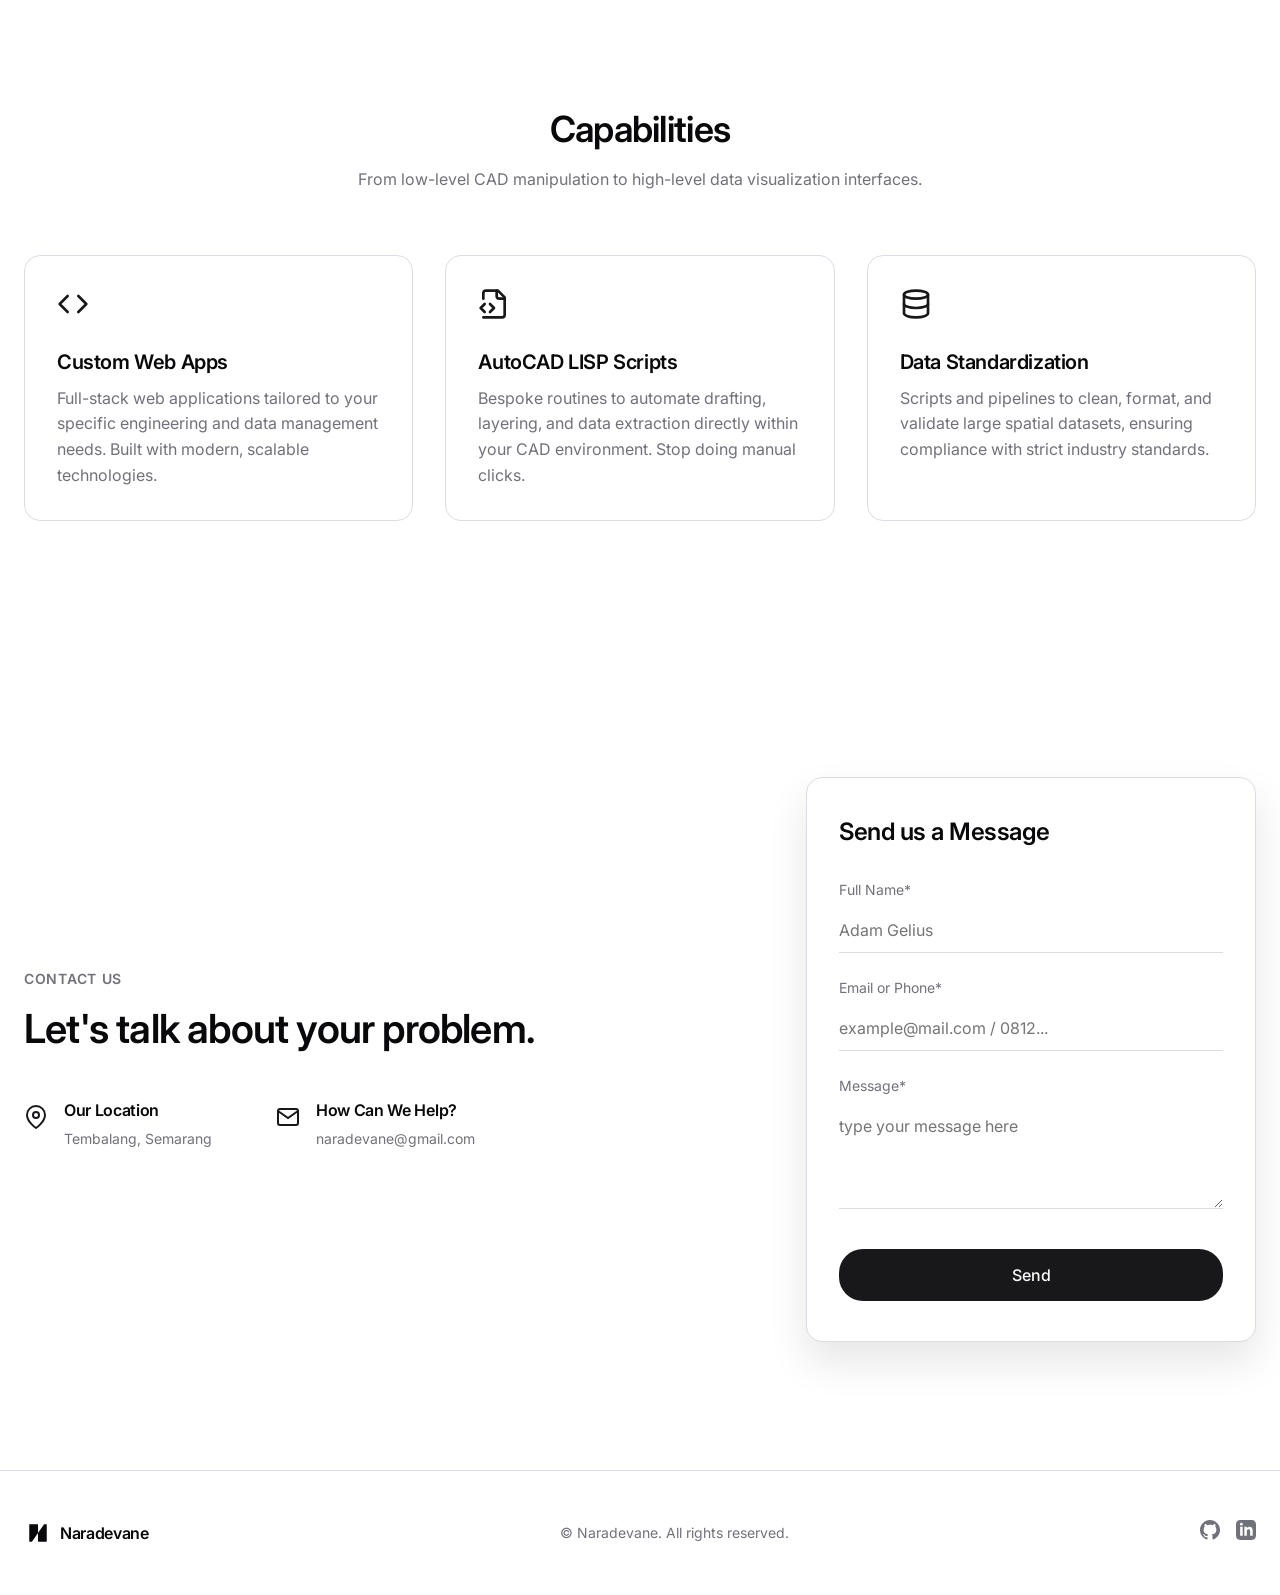
==== commit bf6a53bc: "update seo" ====
--- a/index.html
+++ b/index.html
@@ -4,10 +4,21 @@
   <meta charset="UTF-8">
   <meta name="viewport" content="width=device-width, initial-scale=1.0">
   <meta name="description" content="Automating Spatial Data & FTTH Documentation - Custom tools and automation for AutoCAD and spatial engineering teams">
-  <title>Naradevane - Spatial Data Automation</title>
+  <title>Naradevane | Spatial Data & FTTH Automation Expert</title>
+  <meta name="description" content="Custom web apps and AutoCAD LISP scripts to automate FTTH documentation, BOQ auditing, and spatial data workflows. Built for efficiency and strict network standards.">
+  <meta name="keywords" content="FTTH Drafter, AutoCAD LISP, Spatial Data, GIS Automation, KMZ EMR, Python, Web Developer">
+  <meta name="author" content="Ikhsanudin">
+
+  <meta property="og:type" content="website">
+  <meta property="og:url" content="https://naradevane.vercel.app/">
+  <meta property="og:title" content="Naradevane | FTTH Automation Tools">
+  <meta property="og:description" content="Taking the grunt work out of spatial engineering. Explore custom tools for AutoCAD and GIS.">
+  <meta property="og:image" content="https://naradevane.vercel.app/assets/thumbnail.png">
+
+  <meta name="twitter:card" content="summary_large_image">
 
   <meta name="view-transition" content="same-origin">
-<link rel="stylesheet" href="transitions.css">
+  <link rel="stylesheet" href="transitions.css">
   <link rel="icon" type="image/svg+xml" sizes="64x64" href="kmz-emr-standard\assets\favicon.svg">
   <link rel="stylesheet" href="style.css">
   <link rel="preconnect" href="https://fonts.googleapis.com">
@@ -33,23 +44,6 @@
       </nav>
 
       <div class="navbar-actions">
-        <button id="theme-toggle" class="theme-btn" aria-label="Toggle theme">
-          <svg class="sun-icon" width="20" height="20" viewBox="0 0 24 24" fill="none" stroke="currentColor" stroke-width="2">
-            <circle cx="12" cy="12" r="5"></circle>
-            <line x1="12" y1="1" x2="12" y2="3"></line>
-            <line x1="12" y1="21" x2="12" y2="23"></line>
-            <line x1="4.22" y1="4.22" x2="5.64" y2="5.64"></line>
-            <line x1="18.36" y1="18.36" x2="19.78" y2="19.78"></line>
-            <line x1="1" y1="12" x2="3" y2="12"></line>
-            <line x1="21" y1="12" x2="23" y2="12"></line>
-            <line x1="4.22" y1="19.78" x2="5.64" y2="18.36"></line>
-            <line x1="18.36" y1="5.64" x2="19.78" y2="4.22"></line>
-          </svg>
-          <svg class="moon-icon" width="20" height="20" viewBox="0 0 24 24" fill="none" stroke="currentColor" stroke-width="2" style="display: none;">
-            <path d="M21 12.79A9 9 0 1 1 11.21 3 7 7 0 0 0 21 12.79z"></path>
-          </svg>
-        </button>
-
         <a href="https://wa.me/6285163635115" target="_blank" rel="noopener noreferrer" class="cta-btn">
           <svg width="16" height="16" viewBox="0 0 24 24" fill="none" stroke="currentColor" stroke-width="2">
             <path d="M21 15a2 2 0 0 1-2 2H7l-4 4V5a2 2 0 0 1 2-2h14a2 2 0 0 1 2 2z"></path>
@@ -88,6 +82,7 @@
     <section id="home" class="hero">
       <div class="hero-bg"></div>
       <div class="hero-content">
+
         <div class="hero-badge fade-in">
           <svg width="14" height="14" viewBox="0 0 24 24" fill="none" stroke="currentColor" stroke-width="2" stroke-linecap="round" stroke-linejoin="round">
             <polyline points="4 17 10 11 4 5"></polyline>
@@ -122,7 +117,7 @@
       <div class="tools-header">
         <div>
           <h2>Core Tools</h2>
-          <p>A suite of specialized utilities designed to eliminate bottlenecks in spatial documentation.</p>
+          <p>Taking the grunt work out of spatial documentation. A collection of tools designed to make your process significantly less painful.</p>
         </div>
         <div class="carousel-controls">
           <button id="carousel-prev" class="carousel-btn" aria-label="Previous">
@@ -214,7 +209,6 @@
               <span>CAD</span>
             </div>
           </a>
-
         </div>
       </div>
     </section>
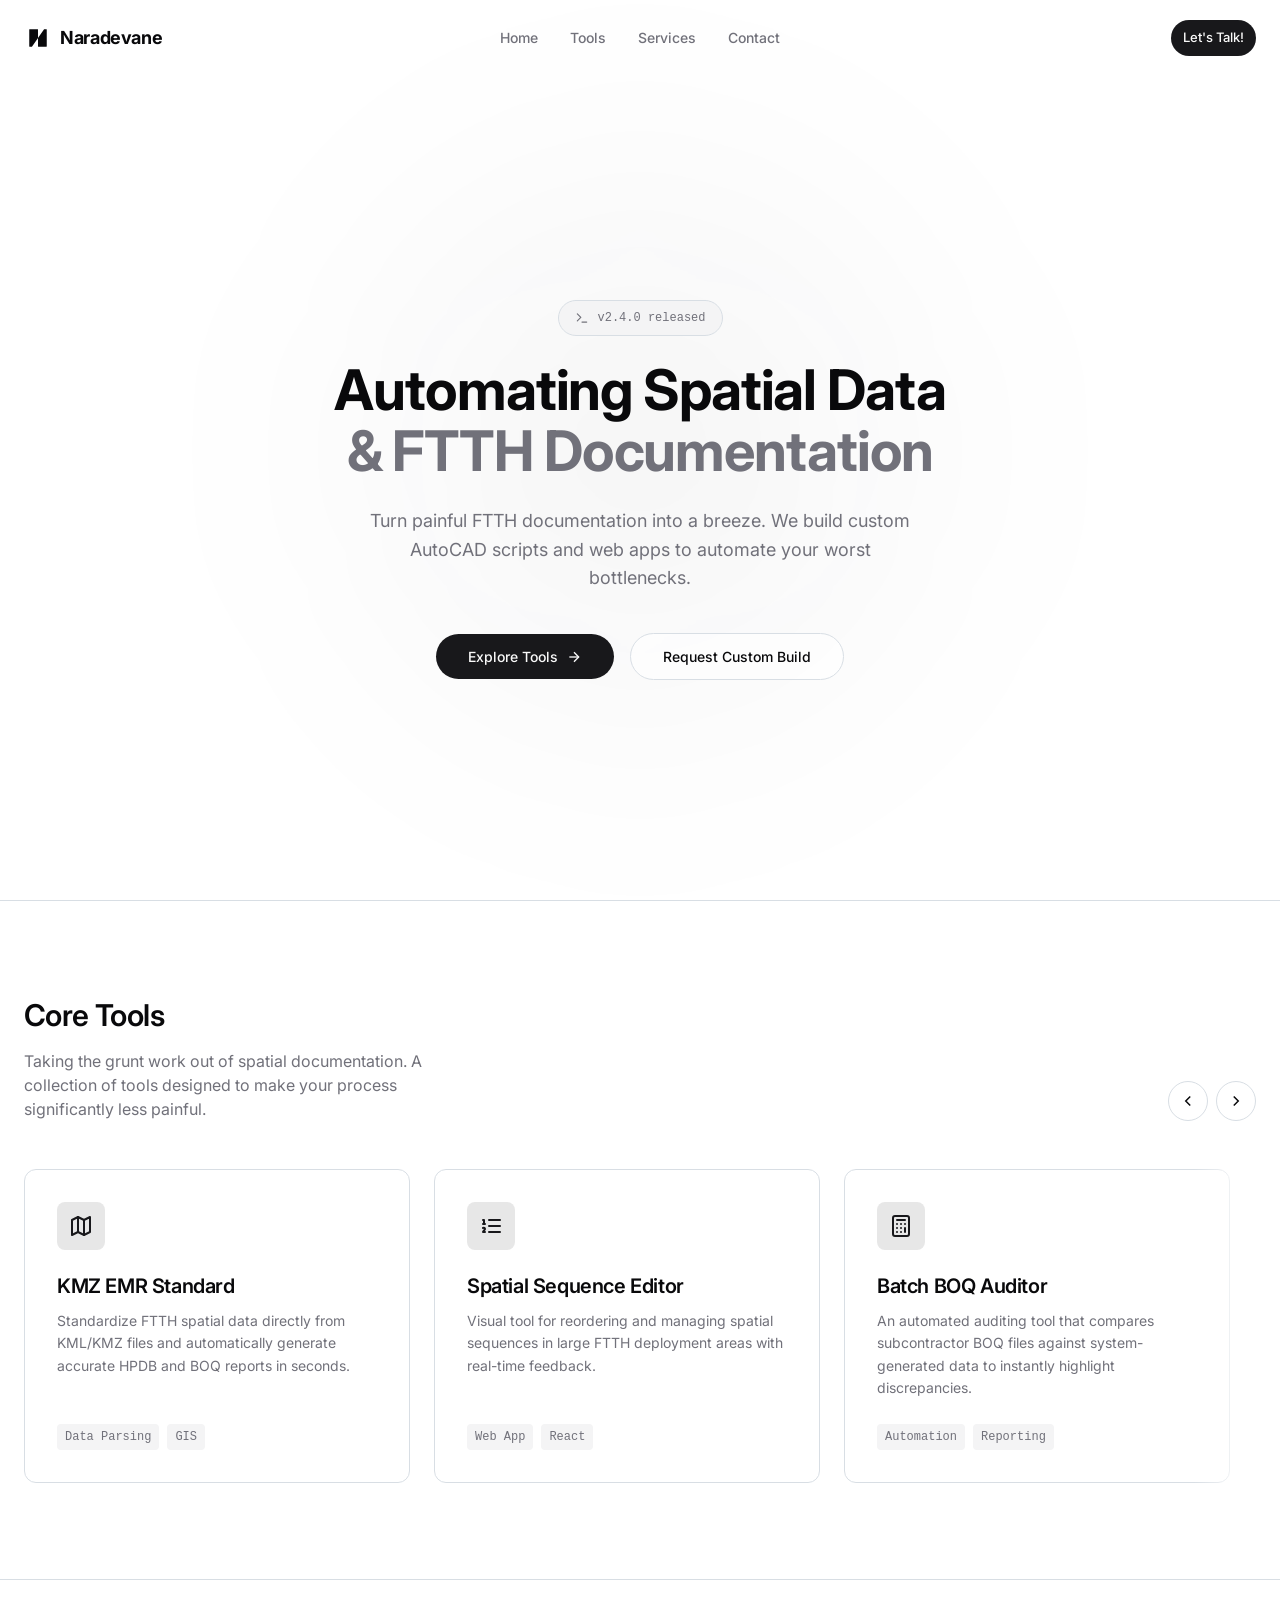
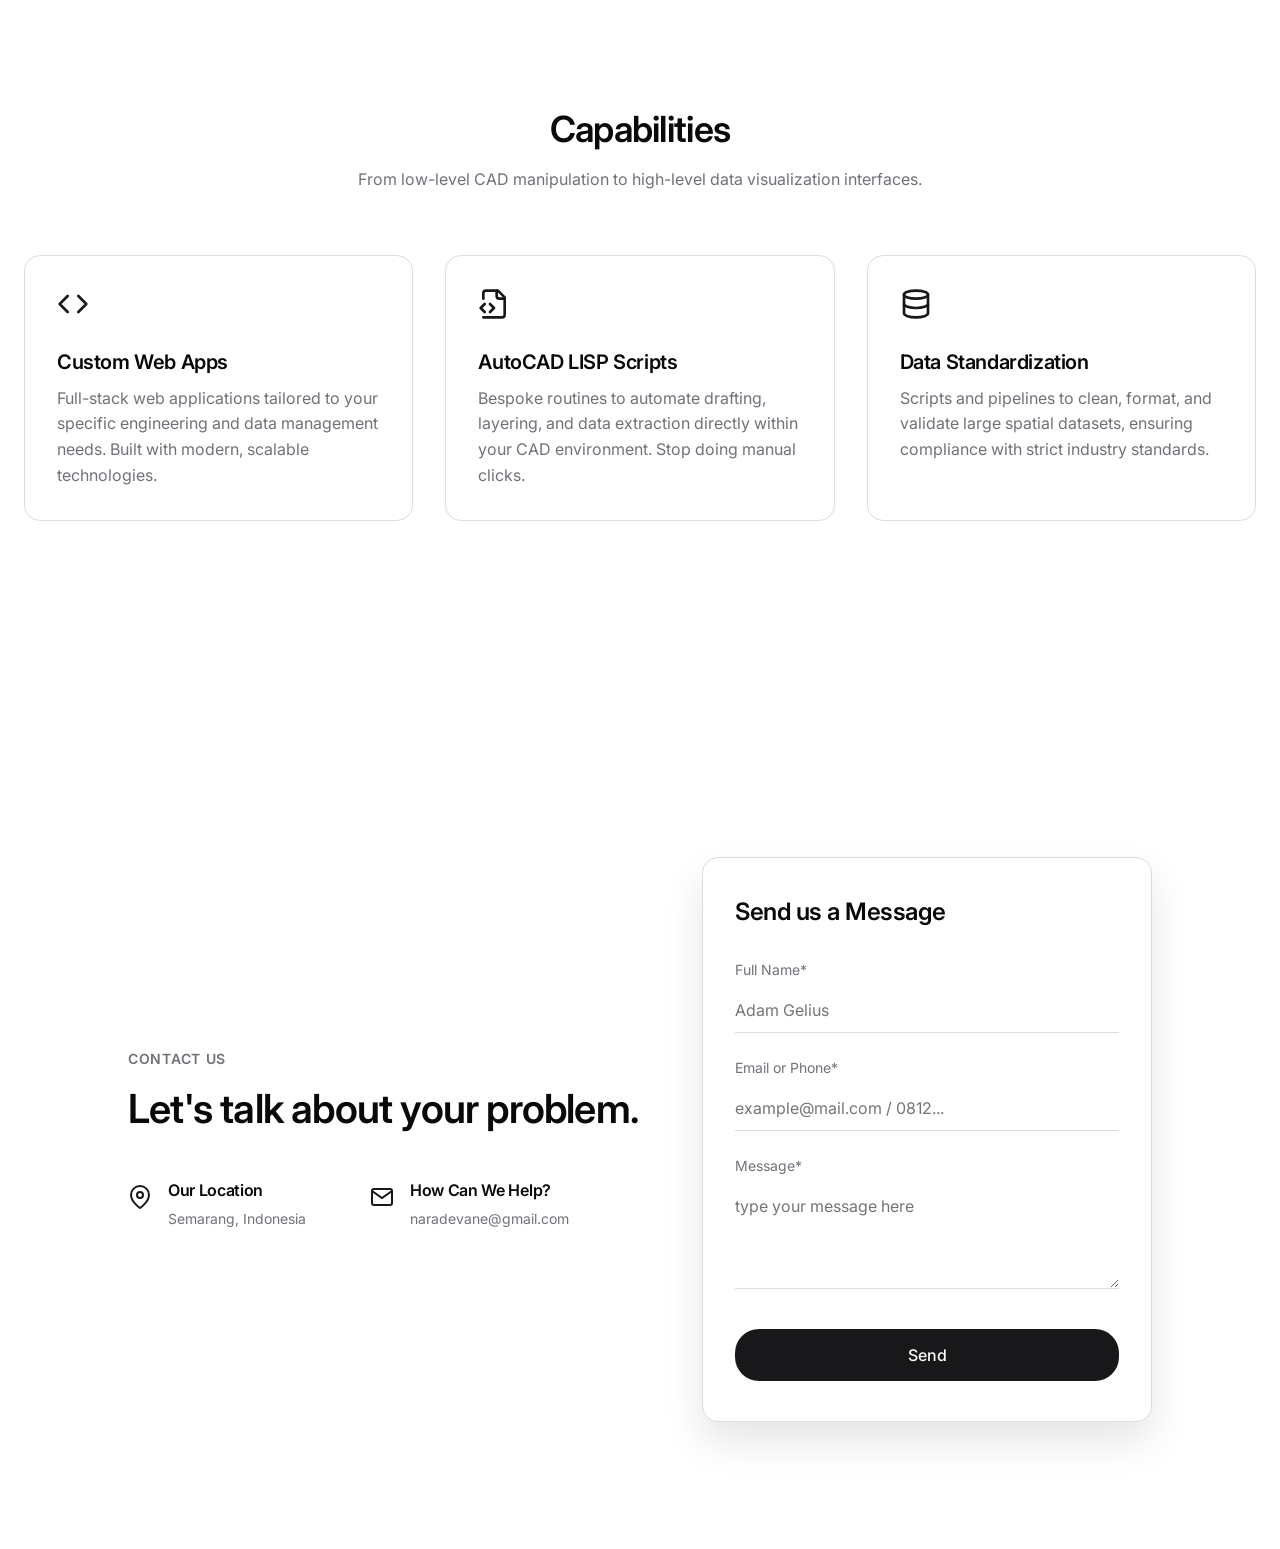
==== commit b762108c: "update index" ====
--- a/index.html
+++ b/index.html
@@ -45,10 +45,7 @@
 
       <div class="navbar-actions">
         <a href="https://wa.me/6285163635115" target="_blank" rel="noopener noreferrer" class="cta-btn">
-          <svg width="16" height="16" viewBox="0 0 24 24" fill="none" stroke="currentColor" stroke-width="2">
-            <path d="M21 15a2 2 0 0 1-2 2H7l-4 4V5a2 2 0 0 1 2-2h14a2 2 0 0 1 2 2z"></path>
-          </svg>
-          <span>Let's Talk</span>
+          <span>Let's Talk!</span>
         </a>
 
         <button id="mobile-menu-btn" class="mobile-menu-btn" aria-label="Toggle menu">
@@ -194,6 +191,20 @@
             </div>
           </a>
 
+          <a href="https://smallalley-linknet.vercel.app/" target="_blank" rel="noopener noreferrer" class="tool-card fade-in-scroll" style="text-decoration: none; color: inherit;">
+            <div class="tool-icon">
+              <svg width="28" height="28" viewBox="-1 0.5 24 24" fill="none" stroke="currentColor" stroke-width="2" stroke-linecap="round" stroke-linejoin="round">
+                <path d="M6 2 L6 10 L12 14 L6 18 L12 22 L18 18 L18 10 Z"></path>
+              </svg>
+            </div>
+            <h3>LinkNet KML Standardizer</h3>
+            <p>Automate FTTH spatial data conversion from raw CSV into organized, perfectly styled KML/KMZ files that strictly follow ISP standards for Small Alley Project.</p>
+            <div class="tool-tags">
+              <span>Web App</span>
+              <span>GIS</span>
+            </div>
+          </a>
+
           <a href="autocad-lisp/index.html" class="tool-card fade-in-scroll" style="text-decoration: none; color: inherit;">
             <div class="tool-icon">
               <svg width="24" height="24" viewBox="0 0 24 24" fill="none" stroke="currentColor" stroke-width="2" stroke-linecap="round" stroke-linejoin="round">
@@ -253,96 +264,98 @@
       </div>
     </section>
 
-    <!-- Contact Section -->
-    <section id="contact" class="contact-split">
-      <div class="contact-left fade-in-scroll">
-        <p class="contact-label">CONTACT US</p>
-        <h2>Let's talk about your problem.</h2>
-
-        <div class="contact-info-grid">
-          <div class="info-item">
-            <div class="info-icon">
-              <svg width="24" height="24" viewBox="0 0 24 24" fill="none" stroke="currentColor" stroke-width="2">
-                <path d="M21 10c0 7-9 13-9 13s-9-6-9-13a9 9 0 0 1 18 0z"></path>
-                <circle cx="12" cy="10" r="3"></circle>
-              </svg>
-            </div>
-            <div>
-              <h3>Our Location</h3>
-              <p>Tembalang, Semarang</p>
+    <!-- Contact Section & Footer -->
+    <section style="height: 100vh; display: flex; flex-direction: column; padding-top: 80px; overflow: hidden;">
+      
+      <div id="contact" class="contact-split" style="flex: 1; display: grid; align-items: center;"> 
+        
+        <div class="contact-left fade-in-scroll">
+          <p class="contact-label">CONTACT US</p>
+          <h2>Let's talk about your problem.</h2>
+
+          <div class="contact-info-grid">
+            <div class="info-item">
+              <div class="info-icon">
+                <svg width="24" height="24" viewBox="0 0 24 24" fill="none" stroke="currentColor" stroke-width="2">
+                  <path d="M21 10c0 7-9 13-9 13s-9-6-9-13a9 9 0 0 1 18 0z"></path>
+                  <circle cx="12" cy="10" r="3"></circle>
+                </svg>
+              </div>
+              <div>
+                <h3>Our Location</h3>
+                <p>Semarang, Indonesia</p>
+              </div>
+            </div>
+
+            <div class="info-item">
+              <div class="info-icon">
+                <svg width="24" height="24" viewBox="0 0 24 24" fill="none" stroke="currentColor" stroke-width="2">
+                  <path d="M4 4h16c1.1 0 2 .9 2 2v12c0 1.1-.9 2-2 2H4c-1.1 0-2-.9-2-2V6c0-1.1.9-2 2-2z"></path>
+                  <polyline points="22,6 12,13 2,6"></polyline>
+                </svg>
+              </div>
+              <div>
+                <h3>How Can We Help?</h3>
+                <p>naradevane@gmail.com</p>
+              </div>
             </div>
           </div>
-
-          <div class="info-item">
-            <div class="info-icon">
-              <svg width="24" height="24" viewBox="0 0 24 24" fill="none" stroke="currentColor" stroke-width="2">
-                <path d="M4 4h16c1.1 0 2 .9 2 2v12c0 1.1-.9 2-2 2H4c-1.1 0-2-.9-2-2V6c0-1.1.9-2 2-2z"></path>
-                <polyline points="22,6 12,13 2,6"></polyline>
-              </svg>
-            </div>
-            <div>
-              <h3>How Can We Help?</h3>
-              <p>naradevane@gmail.com</p>
-            </div>
+        </div>
+
+        <div class="contact-right fade-in-scroll">
+          <form id="contact-form" class="floating-form">
+            <h3>Send us a Message</h3>
+            
+            <div class="form-group">
+              <label for="name">Full Name*</label>
+              <input type="text" id="name" required placeholder="Adam Gelius">
+            </div>
+
+            <div class="form-group">
+              <label for="contact-method">Email or Phone*</label>
+              <input type="text" id="contact-method" required placeholder="example@mail.com / 0812...">
+            </div>
+
+            <div class="form-group">
+              <label for="message">Message*</label>
+              <textarea id="message" required placeholder="type your message here" rows="4"></textarea>
+            </div>
+
+      <button type="submit" class="btn btn-primary btn-block">Send</button>
+            
+            <div id="form-success" class="form-success" style="display: none;">
+              Action triggered! Opening your app...
+            </div>
+          </form>
+        </div>
+
+      </div> <footer class="footer">
+        <div class="footer-content">
+          <div class="footer-brand">
+            <svg width="28" height="28" viewBox="0 0 64 64" fill="none" xmlns="http://www.w3.org/2000/svg">
+              <path fill="currentColor" d="M30.4 12C31 12 31.2 12 31.5 12.1C31.6 12.2 31.8 12.4 31.9 12.5C32 12.8 32 13 32 13.6V31.5C32 31.7 32 31.8 32 31.9C32 31.9 31.9 32 31.9 32.1C31.9 32.2 31.8 32.3 31.7 32.4L18.5 51.3C18.3 51.6 18.2 51.7 18.1 51.8C18 51.9 17.9 51.9 17.8 52C17.6 52 17.5 52 17.2 52H13.6C13 52 12.8 52 12.5 51.9C12.4 51.8 12.2 51.6 12.1 51.5C12 51.2 12 51 12 50.4V13.6C12 13 12 12.8 12.1 12.5C12.2 12.4 12.4 12.2 12.5 12.1C12.8 12 13 12 13.6 12H30.4ZM33.6 52C33 52 32.8 52 32.5 51.9C32.4 51.8 32.2 51.6 32.1 51.5C32 51.2 32 51 32 50.4V32.5C32 32.3 32 32.2 32 32.1C32 32.1 32.1 32 32.1 31.9C32.1 31.8 32.2 31.7 32.3 31.6L45.5 12.7C45.7 12.4 45.8 12.3 45.9 12.2C46 12.1 46.1 12.1 46.2 12C46.4 12 46.5 12 46.8 12H50.4C51 12 51.2 12 51.5 12.1C51.6 12.2 51.8 12.4 51.9 12.5C52 12.8 52 13 52 13.6V50.4C52 51 52 51.2 51.9 51.5C51.8 51.6 51.6 51.8 51.5 51.9C51.2 52 51 52 50.4 52H33.6Z"/>
+            </svg>
+            <span>Naradevane</span>
           </div>
-        </div>
-      </div>
-
-      <div class="contact-right fade-in-scroll">
-        <form id="contact-form" class="floating-form">
-          <h3>Send us a Message</h3>
           
-          <div class="form-group">
-            <label for="name">Full Name*</label>
-            <input type="text" id="name" required placeholder="Adam Gelius">
+          <p class="footer-text">© <span id="year"></span> Naradevane. All rights reserved.</p>
+
+          <div class="footer-links">
+            <a href="https://github.com/naradevane" aria-label="GitHub" target="_blank" rel="noopener noreferrer">
+              <svg width="20" height="20" viewBox="0 0 24 24" fill="currentColor">
+                <path d="M12 0c-6.626 0-12 5.373-12 12 0 5.302 3.438 9.8 8.207 11.387.599.111.793-.261.793-.577v-2.234c-3.338.726-4.033-1.416-4.033-1.416-.546-1.387-1.333-1.756-1.333-1.756-1.089-.745.083-.729.083-.729 1.205.084 1.839 1.237 1.839 1.237 1.07 1.834 2.807 1.304 3.492.997.107-.775.418-1.305.762-1.604-2.665-.305-5.467-1.334-5.467-5.931 0-1.311.469-2.381 1.236-3.221-.124-.303-.535-1.524.117-3.176 0 0 1.008-.322 3.301 1.23.957-.266 1.983-.399 3.003-.404 1.02.005 2.047.138 3.006.404 2.291-1.552 3.297-1.23 3.297-1.23.653 1.653.242 2.874.118 3.176.77.84 1.235 1.911 1.235 3.221 0 4.609-2.807 5.624-5.479 5.921.43.372.823 1.102.823 2.222v 3.293c0 .319.192.694.801.576 4.765-1.589 8.199-6.086 8.199-11.386 0-6.627-5.373-12-12-12z"/>
+              </svg>
+            </a>
+            <a href="https://www.linkedin.com/in/naradevane/" aria-label="LinkedIn" target="_blank" rel="noopener noreferrer">
+              <svg width="20" height="20" viewBox="0 0 24 24" fill="currentColor">
+                <path d="M19 0h-14c-2.761 0-5 2.239-5 5v14c0 2.761 2.239 5 5 5h14c2.762 0 5-2.239 5-5v-14c0-2.761-2.238-5-5-5zm-11 19h-3v-11h3v11zm-1.5-12.268c-.966 0-1.75-.79-1.75-1.764s.784-1.764 1.75-1.764 1.75.79 1.75 1.764-.783 1.764-1.75 1.764zm13.5 12.268h-3v-5.604c0-3.368-4-3.113-4 0v5.604h-3v-11h3v1.765c1.396-2.586 7-2.777 7 2.469v6.766z"/>
+              </svg>
+            </a>
           </div>
-
-          <div class="form-group">
-            <label for="contact-method">Email or Phone*</label>
-            <input type="text" id="contact-method" required placeholder="example@mail.com / 0812...">
-          </div>
-
-          <div class="form-group">
-            <label for="message">Message*</label>
-            <textarea id="message" required placeholder="type your message here" rows="4"></textarea>
-          </div>
-
-          <button type="submit" class="btn btn-primary btn-block">Send</button>
-          
-          <div id="form-success" class="form-success" style="display: none;">
-            Action triggered! Opening your app...
-          </div>
-        </form>
-      </div>
-    </section>
-  </main>
-
-  <!-- Footer -->
-  <footer class="footer">
-    <div class="footer-content">
-      <div class="footer-brand">
-        <svg width="28" height="28" viewBox="0 0 64 64" fill="none" xmlns="http://www.w3.org/2000/svg">
-          <path fill="currentColor" d="M30.4 12C31 12 31.2 12 31.5 12.1C31.6 12.2 31.8 12.4 31.9 12.5C32 12.8 32 13 32 13.6V31.5C32 31.7 32 31.8 32 31.9C32 31.9 31.9 32 31.9 32.1C31.9 32.2 31.8 32.3 31.7 32.4L18.5 51.3C18.3 51.6 18.2 51.7 18.1 51.8C18 51.9 17.9 51.9 17.8 52C17.6 52 17.5 52 17.2 52H13.6C13 52 12.8 52 12.5 51.9C12.4 51.8 12.2 51.6 12.1 51.5C12 51.2 12 51 12 50.4V13.6C12 13 12 12.8 12.1 12.5C12.2 12.4 12.4 12.2 12.5 12.1C12.8 12 13 12 13.6 12H30.4ZM33.6 52C33 52 32.8 52 32.5 51.9C32.4 51.8 32.2 51.6 32.1 51.5C32 51.2 32 51 32 50.4V32.5C32 32.3 32 32.2 32 32.1C32 32.1 32.1 32 32.1 31.9C32.1 31.8 32.2 31.7 32.3 31.6L45.5 12.7C45.7 12.4 45.8 12.3 45.9 12.2C46 12.1 46.1 12.1 46.2 12C46.4 12 46.5 12 46.8 12H50.4C51 12 51.2 12 51.5 12.1C51.6 12.2 51.8 12.4 51.9 12.5C52 12.8 52 13 52 13.6V50.4C52 51 52 51.2 51.9 51.5C51.8 51.6 51.6 51.8 51.5 51.9C51.2 52 51 52 50.4 52H33.6Z"/>
-        </svg>
-        <span>Naradevane</span>
-      </div>
-      
-      <p class="footer-text">© <span id="year"></span> Naradevane. All rights reserved.</p>
-
-      <div class="footer-links">
-        <a href="https://github.com/naradevane" aria-label="GitHub" target="_blank" rel="noopener noreferrer">
-          <svg width="20" height="20" viewBox="0 0 24 24" fill="currentColor">
-            <path d="M12 0c-6.626 0-12 5.373-12 12 0 5.302 3.438 9.8 8.207 11.387.599.111.793-.261.793-.577v-2.234c-3.338.726-4.033-1.416-4.033-1.416-.546-1.387-1.333-1.756-1.333-1.756-1.089-.745.083-.729.083-.729 1.205.084 1.839 1.237 1.839 1.237 1.07 1.834 2.807 1.304 3.492.997.107-.775.418-1.305.762-1.604-2.665-.305-5.467-1.334-5.467-5.931 0-1.311.469-2.381 1.236-3.221-.124-.303-.535-1.524.117-3.176 0 0 1.008-.322 3.301 1.23.957-.266 1.983-.399 3.003-.404 1.02.005 2.047.138 3.006.404 2.291-1.552 3.297-1.23 3.297-1.23.653 1.653.242 2.874.118 3.176.77.84 1.235 1.911 1.235 3.221 0 4.609-2.807 5.624-5.479 5.921.43.372.823 1.102.823 2.222v 3.293c0 .319.192.694.801.576 4.765-1.589 8.199-6.086 8.199-11.386 0-6.627-5.373-12-12-12z"/>
-          </svg>
-        </a>
-        <a href="https://www.linkedin.com/in/naradevane/" aria-label="LinkedIn" target="_blank" rel="noopener noreferrer">
-          <svg width="20" height="20" viewBox="0 0 24 24" fill="currentColor">
-            <path d="M19 0h-14c-2.761 0-5 2.239-5 5v14c0 2.761 2.239 5 5 5h14c2.762 0 5-2.239 5-5v-14c0-2.761-2.238-5-5-5zm-11 19h-3v-11h3v11zm-1.5-12.268c-.966 0-1.75-.79-1.75-1.764s.784-1.764 1.75-1.764 1.75.79 1.75 1.764-.783 1.764-1.75 1.764zm13.5 12.268h-3v-5.604c0-3.368-4-3.113-4 0v5.604h-3v-11h3v1.765c1.396-2.586 7-2.777 7 2.469v6.766z"/>
-          </svg>
-        </a>
-      </div>
-    </div>
-  </footer>
+        </div>
+      </footer>
+
+    </section> </main>
 
   <script src="script.js"></script>
 </body>
